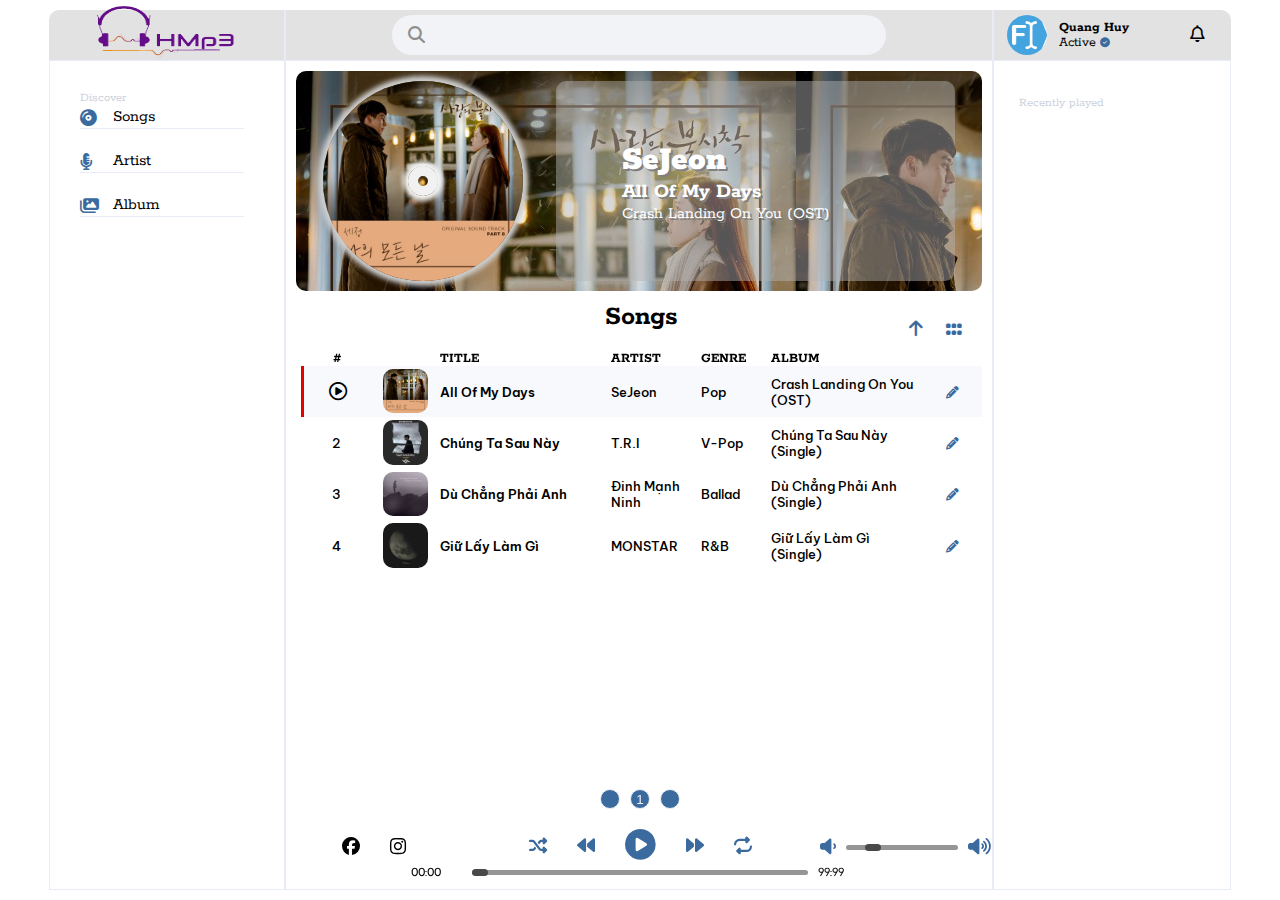
==== Mp3Player/index.html @ e36ca45a "Fixed page render" ====
<!DOCTYPE html>
<html lang="en">

<head>
    <meta charset="UTF-8" />
    <meta http-equiv="X-UA-Compatible" content="IE=edge" />
    <meta name="viewport" content="width=device-width, initial-scale=1.0" />
    <title>Mp3 PLayer</title>
    <link rel="stylesheet" href="/Mp3Player/asset/css/style.css" />
    <!-- Animations -->
    <link rel="stylesheet" href="/Mp3Player/asset/css/animations.css" />
    <link rel="stylesheet" href="https://cdnjs.cloudflare.com/ajax/libs/font-awesome/6.2.0/css/all.min.css" />
</head>

<body>
    <div class="site-container">
        <header class="site-header mlr-a">
            <div class="logo bl-cen bd-r">
                <img src="/Mp3Player/asset/img/logo.png" alt="HMp3" class="logo-cent" />
            </div>
            <div class="header-mid bl-cen bd-r">
                <div class="search bl-cen">
                    <div class="search-icon bl-cen">
                        <i class="fa-solid fa-magnifying-glass bl-cen light inc"></i>
                    </div>
                    <input class="search-input" oninput="logger(this.value)" type="search" />
                </div>
            </div>
            <div class="rheader bl-cen">
                <div class="avt">
                    <img src="/Mp3Player/asset/img/avt.jpg" alt="" />
                </div>
                <div class="user">
                    <h4 class="name">Quang Huy</h4>
                    <span>Active</span>
                    <span><i class="fa-solid fa-circle-check tick"></i
                        ></span>
                </div>
                <div class="notif">
                    <i class="fa-regular fa-bell inc"></i>
                </div>
            </div>
        </header>
        <div class="site-content mlr-a">
            <div class="lside bd-r">
                <div class="side-nav">
                    <ul style="list-style-type: none" class="side-items bl-cen">
                        <p class="syl">Discover</p>
                        <li class="lside-item row">
                            <span class="lside-icn"><i class="inc fa-solid fa-compact-disc"></i
                                ></span>
                            <p>Songs</p>
                        </li>
                        <li class="lside-item row">
                            <span class="lside-icn"><i
                                        class="inc fa-solid fa-microphone-lines"
                                    ></i
                                ></span>
                            <p>Artist</p>
                        </li>
                        <li class="lside-item row">
                            <span class="lside-icn"><i
                                        class="fa-regular fa-album-collection"
                                    ></i
                                    ><i class="inc fa-solid fa-images"></i
                                ></span>
                            <p>Album</p>
                        </li>
                    </ul>
                </div>
                <div class="config"></div>
            </div>
            <div class="main bd-r">
                <div class="player bl-cen">
                    <div class="player-container"></div>
                </div>
                <div class="bl-cen" style="padding: 0px 10px 10px 10px">
                    <div class="playlist">
                        <p class="section tsection">
                            Songs
                            <span>
                                    <label
                                        for="viewRange"
                                        class="view-range hov-z"
                                        ><i class="fa-solid fa-arrow-up"></i
                                    ></label>
                                    <input
                                        hidden
                                        type="checkbox"
                                        id="viewRange"
                                /></span>
                            <i class="fa-solid fa-grip view hov-z"></i>
                        </p>
                        <table class="list">
                            <thead class="thead">
                                <tr>
                                    <th class="pointer" id="ID" style="
                                                width: 10%;
                                                text-align: center;
                                            ">
                                        #
                                    </th>
                                    <th class="pointer" style="width: 10%"></th>
                                    <th class="pointer" id="title" style="width: 25%">
                                        TITLE
                                    </th>
                                    <th style="width: 90px" class="pointer" id="artist">
                                        ARTIST
                                    </th>
                                    <th style="width: 70px" class="pointer" id="artist">
                                        GENRE
                                    </th>
                                    <th class="pointer" id="ablum">
                                        ALBUM
                                    </th>
                                    <th class="pointer" style="width: 10%"></th>
                                </tr>
                            </thead>
                            <tbody class="list-body"></tbody>
                        </table>
                        <div class="page-nav bl-cen" style="vertical-align: middle">
                            <span class="hov-z page-nav-btn bl-cen prev-page"><i class="fa-solid fa-less-than"></i
                                ></span>

                            <input type="text" value="1" class="page-num page-nav-btn" />
                            <span class="hov-z page-nav-btn bl-cen next-page"><i class="fa-solid fa-greater-than"></i
                                ></span>
                        </div>
                        <div class="grid hidden"></div>
                    </div>
                </div>
            </div>
            <div class="rside">
                <div class="rect">
                    <table class="rect-list">
                        <caption class="syl" style="text-align: left; margin: 5px 0">
                            Recently played
                        </caption>
                        <tbody class="rect-played"></tbody>
                    </table>
                </div>
                <div class="author"></div>
            </div>
        </div>
        <div class="playing-control bl-cen">
            <div class="top-control">
                <div class="share bl-cen">
                    <div class="share-items bl-cen">
                        <i class="fa-brands fa-facebook ctl-icn"></i>
                        <i class="fa-brands fa-instagram ctl-icn"></i>
                    </div>
                </div>
                <div class="controlers bl-cen">
                    <div class="suffle ctl-icn">
                        <i class="fa-solid fa-shuffle"></i>
                    </div>
                    <div class="prev ctl-icn">
                        <i class="fa-solid fa-backward"></i>
                    </div>
                    <div class="play pause ctl-icn">
                        <i class="fa-solid fa-circle-play"></i>
                    </div>
                    <div class="next ctl-icn">
                        <i class="fa-solid fa-forward"></i>
                    </div>
                    <div class="repeat ctl-icn">
                        <i class="fa-solid fa-repeat"></i>
                    </div>
                </div>
                <div class="volume bl-cen">
                    <div class="volume-ctl bl-cen">
                        <i class="fa-solid fa-volume-low ctl-icn down-vol"></i>
                        <input class="volume-slider" style="height: 5px; width: 65%; margin: 0 10px" type="range" min="0" max="1" step="0.01" />
                        <i class="fa-solid fa-volume-high ctl-icn up-vol"></i>
                    </div>
                </div>
            </div>
            <div class="slider-con bl-cen" style="width: 100%">
                <div class="slider bl-cen">
                    <span class="curr" style="width: 15%">00:00</span>
                    <input class="progress" type="range" name="" value="0" min="1" max="100" step="1" style="width: 100%; margin: 0 10px; height: 5px" />
                    <span class="rem" style="width: 15%">99:99</span>
                </div>
            </div>
        </div>
    </div>
    <audio class="audio" preload="metadata" src=""></audio>
    <div class="modal hidden"></div>

    <div class="modal-form">
        <div class="close-modal">
            <i class="fa-regular fa-circle-xmark"></i>
        </div>
        <form action="" class="form">
            <div class="left">
                <div class="form-image"></div>
            </div>
            <div class="right">
                <div class="r-container bl-cen">
                    <div class="input-item bl-cen">
                        <label for="title" class="heading">TITLE</label>

                        <input type="text" class="edit-input" id="formTitle" />
                    </div>
                    <div class="bl-cen form-mid">
                        <div style="width: 59%" class="input-item">
                            <label for="artist" class="heading">ARTIST</label
                                >
                                <input
                                    type="text"
                                    class="edit-input"
                                    id="formArtist"
                                />
                            </div>
                            <div
                                style="width: 40%; margin-top: 0"
                                class="input-item"
                            >
                                <label for="artist" class="heading"
                                    >GENRE</label
                                >
                                <input
                                    type="text"
                                    class="edit-input"
                                    id="formGenre"
                                />
                            </div>
                        </div>
                        <div class="input-item bl-cen">
                            <label for="album" class="heading">ALBUM</label>
                            <input type="text" class="edit-input" id="formAlbum" />
                        </div>
                        <div class="input-item bl-cen" style="
                                display: flex;
                                flex-direction: row;
                                justify-content: space-between;
                            ">
                            <button class="edit-input form-submit btn">
                                Save</button
                            ><button class="edit-input form-cancel btn">
                                Cancel
                            </button>
                            <button class="edit-input form-del btn">
                                Delete
                            </button>
                        </div>
                    </div>
                </div>
        </form>
        </div>
</body>
<script src="/Mp3Player/app.js"></script>

</html>
---- Mp3Player/asset/css/style.css ----
@import url("https://fonts.googleapis.com/css2?family=Rokkitt:wght@300;400;500;600;700;800&display=swap");
@import url("https://fonts.googleapis.com/css2?family=Be+Vietnam+Pro:wght@300;400;500;600&display=swap");
* {
    padding: 0;
    margin: 0;
    box-sizing: border-box;
}

:root {
    font-size: 14px;
    font-family: "Rokkitt", serif;
    transition: 0.3s linear;
}


/* ----global---- */

.mlr-a {
    margin-left: auto;
    margin-right: auto;
}

.bl-cen {
    display: flex;
    justify-content: center;
    align-items: center;
}

.light {
    color: #8f8f8f !important;
}

.white {
    color: white !important;
}

.inc {
    font-size: 1.2rem;
}

.bd-r {
    border-right: 2px solid #e8ecf4;
}

.row {
    display: flex;
    flex-direction: row;
}

.tsection {
    text-align: center;
    font-size: 2rem;
    font-weight: bold;
    margin: 5px 0;
}

.sub {
    font-size: 0.8rem;
    font-weight: normal;
    color: #949596;
}

.prim {
    font-weight: 600;
}

.ml-10 {
    margin-left: 10;
}

.hidden {
    display: none !important;
}

.playing {
    background-color: #f7f9fc;
    border-left: 3px solid #e60000;
}

.pointer {
    cursor: pointer;
}

.hov-z:hover {
    transform: scale(1.3);
    cursor: pointer;
    transition: all 0.2s linear;
}

.hov-z:active {
    opacity: 0.7;
}

.ctl-icn:hover {
    transform: scale(1.3);
    transition: all 0.2s linear;
    color: #60adf5;
    background-color: transparent;
}

.ctl-icn:active {
    opacity: 0.7;
}

.active {
    color: #eb5151;
}


/* scroll bar */

::-webkit-scrollbar {
    width: 5px;
    height: 5px;
    display: none;
    opacity: 0.5;
}

::-webkit-scrollbar-track {
    box-shadow: inset 0 0 5px grey;
    border-radius: 10px;
    opacity: 0.5;
    display: none;
}

::-webkit-scrollbar-thumb {
    border-radius: 10px;
    opacity: 0.3;
    width: 10px;
    cursor: pointer;
}


/* ------Overal------ */

.site-container {
    width: 100%;
    display: flex;
    flex-direction: column;
    height: 100vh;
    padding: 10px 5px;
}

.site-header {
    display: flex;
    width: 93%;
    height: 50px;
    vertical-align: top;
    justify-content: space-between;
    background-color: rgb(226, 226, 226);
    border-radius: 10px 10px 0 0;
}

.site-content {
    border: 1px solid #e8ecf4;
    height: 100%;
    width: 93%;
    justify-content: space-between;
    display: flex;
    flex-direction: row;
}

.lside,
.rside {
    width: 20%;
}

.logo,
.rheader {
    display: flex;
    width: 20%;
}

.logo-cent {
    width: 90%;
    height: 90px;
}

.main {
    width: 60%;
}

.header-mid {
    width: 60%;
}


/* -----Site-header------- */

.search {
    width: 70%;
    height: 80%;
    border-radius: 50px;
    background-color: #f2f3f7;
}

.search-input {
    width: 90%;
    height: 100%;
    border: none;
    background-color: transparent;
    font-size: 1.2rem;
}

.search-input::-webkit-search-cancel-button {
    position: relative;
    right: 20px;
    height: 20px;
    width: 20px;
    border-radius: 10px;
}

.search-icon {
    width: 40px;
    height: 25px;
}

.search-input:focus {
    outline: none;
}

.rheader {
    justify-content: space-evenly;
}

.avt {
    width: 40px;
    height: 40px;
    border-radius: 50%;
    overflow: hidden;
}

.avt>img {
    width: 100%;
    height: 100%;
    object-fit: contain;
}

.user {
    width: 50%;
}

.tick {
    color: rgba(27, 155, 27, 0.918);
    font-size: 0.7rem;
}

.notif {
    width: 10%;
    margin-right: 2%;
}


/* --------Left side------- */

.lside {
    padding: 30px 0 0 30px;
}

.syl {
    color: #cbd1dc;
    font-size: 0.9rem;
    align-self: start;
    margin-bottom: 5px;
}

.side-items {
    display: flex;
    flex-direction: column;
    justify-content: space-between;
}

.lside-item {
    cursor: pointer;
    width: 80%;
    align-self: flex-start;
    line-height: 100%;
    border-bottom: 1px solid #e8ecf4;
}

.lside-item+.lside-item {
    margin-top: 25px;
}

.lside-icn {
    width: 40px;
}

.lside-icn~p {
    width: 100%;
    font-size: 1.2rem;
}


/* ----Main----- */

.main {
    height: 100%;
}

.player {
    padding: 10px;
}

.player-container {
    border-radius: 10px;
    width: 100%;
    display: flex;
    padding: 10px;
    flex-direction: row;
    justify-content: space-around;
    background: rgb(235, 235, 235);
}

.playing-img-con {
    position: relative;
    min-width: 200px;
    min-height: 200px;
    border-radius: 50%;
    box-shadow: 0 0 5px 5px rgb(206, 206, 206);
}

.cd-inside {
    position: absolute;
    top: 50%;
    left: 50%;
    transform: translate(-50%, -50%);
    background-color: #fff;
    width: 30px;
    height: 30px;
    border-radius: 50%;
    background-color: transparent;
    border: 10px solid #f1f1f1;
    box-shadow: 0 0 5px 5px whitesmoke;
}

.playing-det {
    background-color: #b3b3b379;
    border-radius: 10px;
    width: 60%;
    padding-left: 10%;
}

.playing-detl {
    color: #ffffff;
    text-shadow: 2px 2px #808080;
    width: 100%;
    flex-direction: column;
}

.player p {
    width: 100%;
}

.playing-artist {
    font-size: 2.5rem;
    font-weight: 900;
}

.playing-ttl {
    font-weight: 700;
    font-size: 1.5rem;
}

.playing-alb {
    margin-top: 0 !important;
    font-size: 1.2rem;
}


/*----Playlist----- */

.playlist {
    position: relative;
    width: 100%;
    border-radius: 10px;
    overflow: scroll;
    scroll-snap-type: x mandatory;
    scroll-padding: 24px;
    background-color: #fff;
}

.tsection {
    background-color: #fff;
    position: sticky;
    height: 50px;
    top: 0;
    left: 0;
    right: 0;
    margin: 0;
    margin-left: 5px;
}

.view-range {
    position: absolute;
    width: 44px;
    right: 44px;
    top: 19px;
    font-size: large;
    cursor: pointer;
}

.view {
    position: absolute;
    top: 20px;
    right: 20px;
    font-size: large;
    cursor: pointer;
    color: #e60000;
}

thead {
    background-color: #fff;
    position: sticky;
    top: 50px;
}

.view-range {}

.view-range:hover::-webkit-scrollbar-thumb,
.playlist:hover::-webkit-scrollbar-thumb,
.grid:hover::-webkit-scrollbar-thumb {
    background: rgba(75, 75, 75, 0.315);
    opacity: 0.5;
    display: block;
}

.song {
    scroll-snap-align: start;
}

.song:hover {
    background-color: #e8ecf4;
}


/* List */

table,
table tr {
    width: 100%;
    text-align: left;
    border-collapse: collapse;
    margin-left: 5px;
}

.playlist tr>td:first-child,
.playlist tr>td:last-child {
    text-align: center;
}

.playlist td>img {
    width: 65%;
    border-radius: 10px;
}

table td {
    margin: 3px 0;
    font-family: "Be Vietnam Pro", sans-serif;
    font-weight: 500;
    font-size: 0.9rem;
}

.page-nav {
    margin-top: 10px;
    position: fixed;
    bottom: 81px;
    left: 50%;
    transform: translate(-50%, -50%);
}

.page-nav-btn {
    border: 1px solid #f1f1f1;
    color: #f1f1f1;
    background-color: #3b6b9e;
    border-radius: 50%;
    height: 20px;
    width: 20px;
    line-height: 100%;
    text-align: center;
    margin: 0 5px;
}


/* ----Grid playlist----- */

.grid {
    display: flex;
    padding: 20px;
    width: 100%;
    overflow-x: scroll;
    scroll-snap-type: x unset;
    background-color: #60adf5;
    border-radius: 10px;
    gap: 10px;
}

.song-card {
    position: relative;
    cursor: pointer;
    flex-grow: 0;
    flex-shrink: 0;
    background-color: #fff;
    padding: 5px;
    width: 157px;
    border-radius: 10px;
    scroll-snap-align: center;
}

.current {
    box-shadow: 0 0 10px 10px snow;
}

.float-play {
    display: none;
    position: absolute;
    top: 5px;
    left: 0px;
    width: 100%;
    height: 147px;
}

.float-play>i {
    font-size: 3rem;
    color: rgb(158, 158, 158);
    position: absolute;
    top: 50%;
    left: 50%;
    transform: translate(-50%, -50%);
}

.song-img {
    border-radius: 10px;
    width: 100%;
    height: 147px;
}

.song-card:hover {
    transform: scale(1.2);
    transition: all 0.2s linear;
}

.song-card:hover>.float-play {
    display: block;
}

.song-title {
    font-weight: 600;
    font-size: 1.2rem;
}


/* Controller */

.playing-control {
    position: fixed;
    bottom: 10px;
    left: 50%;
    transform: translate(-50%);
    width: 55%;
    height: 90px;
    display: flex;
    flex-direction: column;
}

.top-control {
    display: flex;
    height: 60%;
    width: 100%;
}

.slider {
    display: flex;
    width: 65%;
    height: 40%;
}

.progress,
.volume-slider {
    -webkit-appearance: none;
    height: 5px;
    background-color: #949596;
    border-radius: 10px;
}

.progress::-webkit-slider-thumb,
.view-range::-webkit-slider-thumb,
.volume-slider::-webkit-slider-thumb {
    -webkit-appearance: none;
    appearance: none;
    width: 16px;
    height: 7px;
    border-radius: 10px;
    background: #494949;
    cursor: pointer;
}

.progress:hover::-webkit-slider-thumb,
.volume-slider:hover::-webkit-slider-thumb {
    width: 20px;
    height: 11px;
    background-color: #cbd1dc;
    transition: linear 0.2s;
}

.share {
    padding-top: 20px;
    width: 27%;
}

.controlers {
    padding-top: 20px;
    display: flex;
    height: 100%;
    width: 56%;
}

.ctl-icn {
    font-size: 1.3rem;
    cursor: pointer;
}

.ctl-icn+.ctl-icn {
    margin-left: 30px;
}

.play,
.pause {
    font-size: 2.2rem;
}

.volume {
    padding-top: 20px;
    width: 27%;
}


/* right side */

.rside {
    padding: 30px 10px 0 20px;
}


/* recent list */

.rect-list td:first-child {
    width: 30%;
}

.rect-list td img {
    width: 60%;
    border-radius: 0;
}


/* ---------modal------ */

.modal {
    background-size: 100% 100%;
    position: fixed;
    top: 0;
    left: 0;
    width: 100%;
    height: 100%;
    background-color: #49494954;
}

.close-modal {
    width: 20px;
    height: 20px;
    position: absolute;
    right: 10px;
    top: 10px;
    font-size: 1.5rem;
    color: rgb(255, 81, 0);
    cursor: pointer;
}

.close-modal:hover {
    transform: scale(1.3);
}

.modal-form {
    box-shadow: 0 0 10px #ffffff;
    background-image: url(/Mp3Player/asset/img/modal.jpg);
    padding: 10px;
    border-radius: 10px;
    background-color: #fff;
    width: 490px;
    height: 300px;
    position: fixed;
    top: -22%;
    left: 50%;
    transform: translate(-50%, -50%);
    transition: all 0.5s;
}

form {
    height: 100%;
    display: flex;
}

.left {
    position: relative;
    align-items: center;
    display: flex;
    width: 30%;
    height: 100%;
}

form .right {
    align-self: center;
    display: flex;
    position: relative;
    width: 80%;
    height: 250px;
    justify-content: center;
}

.left .form-image {
    width: 250px;
    height: 250px;
    background-color: #f89ee2;
    border-radius: 50%;
    position: absolute;
    right: 15px;
    box-shadow: 0 0 10px 10px #ffffff;
}

.r-container {
    flex-direction: column;
    width: 100%;
}

.input-item {
    width: 100%;
    flex-direction: column;
}

.input-item+.input-item {
    margin-top: 10px;
}

.input-item .heading {
    text-shadow: 2px 2px rgb(255, 255, 255);
    align-self: start;
    font-size: 1.4rem;
    font-weight: 900;
    width: 100%;
}

.edit-input {
    padding: 0 5px;
    border-radius: 10px;
    outline: rgb(255, 55, 88);
    border: 1px solid pink;
    font-size: 1.1rem;
    font-weight: 700;
    background-color: #f9bbc880;
    height: 35px;
    width: 100%;
}

.form-submit,
.form-cancel,
.form-del {
    width: 30%;
    cursor: pointer;
}

.form-mid {
    justify-content: space-between;
    align-items: center;
}

.input-item>input:hover,
.btn:hover {
    background-color: rgba(248, 152, 168, 0.904);
}

.fa-solid {
    color: #3b6b9e;
}

.fa-solid:hover {
    color: #2862a1;
}
---- Mp3Player/asset/css/animations.css ----
@keyframes spin {
    from {
        transform: rotate(0deg);
    }
    to {
        transform: rotate(360deg);
    }
}

@keyframes backRotate {
    to {
        transform: rotate(0deg);
    }
}
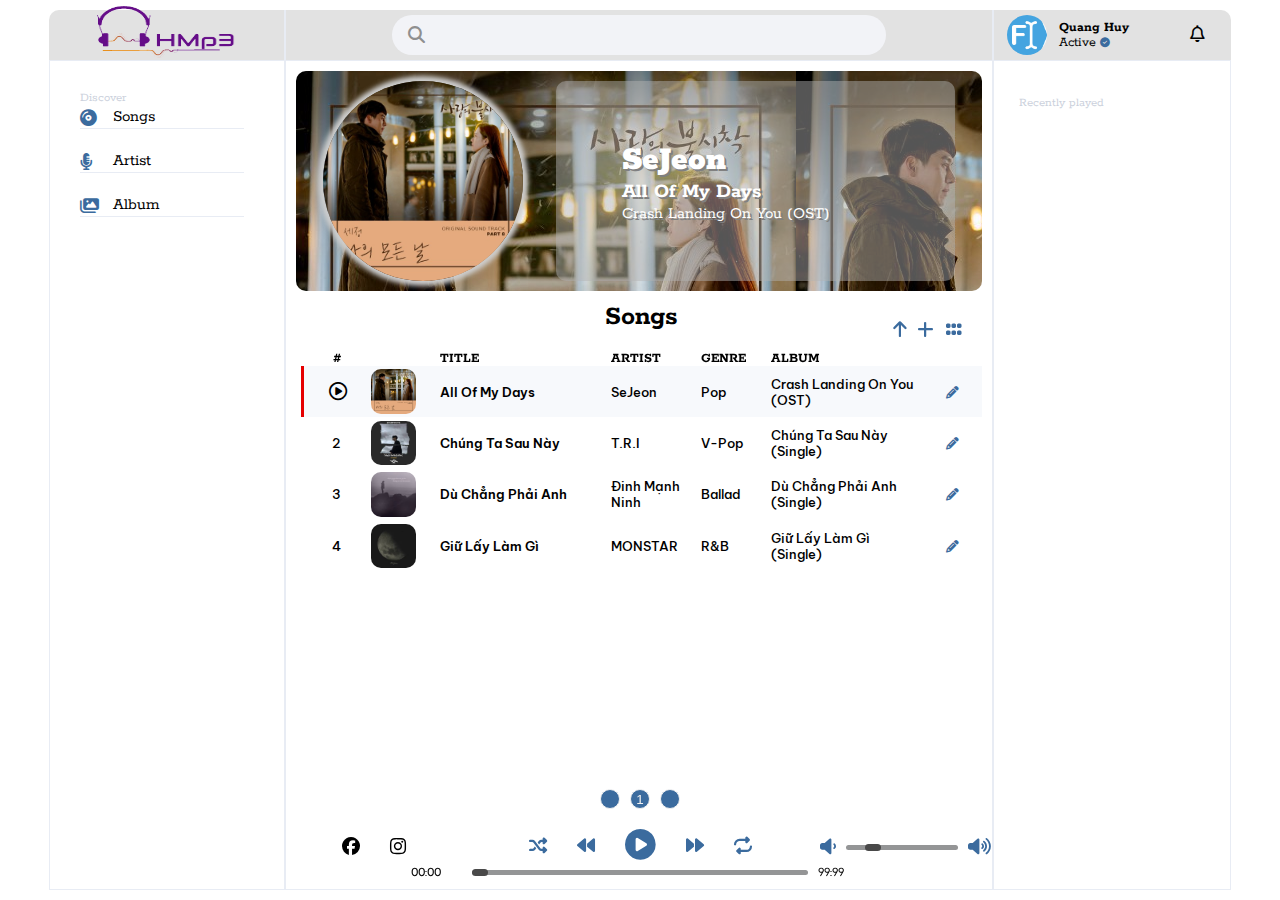
==== commit 3b2024bd: "Add edit and upload song" ====
--- a/Mp3Player/index.html
+++ b/Mp3Player/index.html
@@ -78,6 +78,15 @@
                     <div class="playlist">
                         <p class="section tsection">
                             Songs
+                            <span>
+                                    <div
+                                        id="add"
+                                        class="add view hov-z"
+                                        style="right: 48px"
+                                    >
+                                        <i class="fa-solid fa-plus"></i>
+                                    </div>
+                                </span>
                             <span>
                                     <label
                                         for="viewRange"
@@ -191,9 +200,43 @@
         <div class="close-modal">
             <i class="fa-regular fa-circle-xmark"></i>
         </div>
-        <form action="" class="form">
+        <form action="" class="form" onkeydown="return event.key != 'Enter'">
             <div class="left">
-                <div class="form-image"></div>
+                <label class="form-image bl-cen hov-z" id="formImage" for="fileInp">
+                        <div class="bl-cen img-submit">
+                            <label
+                                for="textInp"
+                                class="heading"
+                                style="width: auto; align-self: center"
+                            >
+                                THUMBNAIL:</label
+                            >
+                            <span>Enter Link:</span>
+                            <input
+                                id="textInp"
+                                class="edit-input"
+                                style="width: 60%"
+                                type="text"
+                                src=""
+                                alt=""
+                            />
+                            <span style="align-self: center; width: auto"
+                                >or:</span
+                            >
+                            <label
+                                for="fileInp"
+                                class="heading upload pointer hov-z"
+                                >Upload</label
+                            >
+                            <input
+                                id="fileInp"
+                                class="hidden"
+                                type="file"
+                                accept="image/*"
+                            />
+                        </div>
+                        <div class="cd-inside"></div>
+                    </label>
             </div>
             <div class="right">
                 <div class="r-container bl-cen">
@@ -226,29 +269,57 @@
                                 />
                             </div>
                         </div>
-                        <div class="input-item bl-cen">
-                            <label for="album" class="heading">ALBUM</label>
+                        <div class="bl-cen form-mid">
+                            <div class="input-item" style="width: 60%">
+                                <label for="album" class="heading">ALBUM</label>
                             <input type="text" class="edit-input" id="formAlbum" />
                         </div>
-                        <div class="input-item bl-cen" style="
+                        <div class="input-item" style="width: 39%; display: flex; margin-top: 0">
+                            <label for="mp3" class="heading">MP3</label>
+                            <label for="mp3" id="formMp3" class="edit-input btn pointer" style="
+                                        text-align: center;
+                                        line-height: 35px;
+                                        color: rgb(87, 87, 87);
+                                        height: 35px;
+                                    ">
+                                    Up load</label
+                                >
+                                <input
+                                    type="file"
+                                    id="mp3"
+                                    hidden
+                                    class="edit-input"
+                                    accept="audio/*"
+                                />
+                            </div>
+                        </div>
+                        <div
+                            class="input-item bl-cen"
+                            style="
                                 display: flex;
                                 flex-direction: row;
                                 justify-content: space-between;
-                            ">
+                            "
+                        >
                             <button class="edit-input form-submit btn">
                                 Save</button
-                            ><button class="edit-input form-cancel btn">
+                            ><button
+                                class="edit-input form-cancel btn"
+                                type="reset"
+                            >
                                 Cancel
                             </button>
-                            <button class="edit-input form-del btn">
+                            <button
+                                id="delBtn"
+                                class="edit-input form-del btn hidden"
+                            >
                                 Delete
                             </button>
                         </div>
                     </div>
                 </div>
-        </form>
+            </form>
         </div>
-</body>
-<script src="/Mp3Player/app.js"></script>
-
+    </body>
+    <script src="/Mp3Player/app.js"></script>
 </html>--- a/Mp3Player/asset/css/style.css
+++ b/Mp3Player/asset/css/style.css
@@ -320,7 +320,7 @@
     box-shadow: 0 0 5px 5px rgb(206, 206, 206);
 }
 
-.cd-inside {
+<i class="fa-solid fa-arrow-up"></i> {
     position: absolute;
     top: 50%;
     left: 50%;
@@ -393,9 +393,8 @@
 
 .view-range {
     position: absolute;
-    width: 44px;
-    right: 44px;
-    top: 19px;
+    right: 75px;
+    top: 20px;
     font-size: large;
     cursor: pointer;
 }
@@ -442,6 +441,7 @@
     text-align: left;
     border-collapse: collapse;
     margin-left: 5px;
+    justify-content: center;
 }
 
 .playlist tr>td:first-child,
@@ -728,6 +728,17 @@
     box-shadow: 0 0 10px 10px #ffffff;
 }
 
+.img-submit {
+    width: 80%;
+    flex-direction: column;
+    background-color: rgba(255, 255, 255, 0.514);
+    border-radius: 10px;
+}
+
+#textInp:focus {
+    width: 100%;
+}
+
 .r-container {
     flex-direction: column;
     width: 100%;
@@ -742,12 +753,23 @@
     margin-top: 10px;
 }
 
-.input-item .heading {
+.heading {
     text-shadow: 2px 2px rgb(255, 255, 255);
     align-self: start;
     font-size: 1.4rem;
     font-weight: 900;
     width: 100%;
+}
+
+.upload {
+    align-self: center;
+    text-align: center;
+    line-height: 35px;
+    width: 110px;
+    height: 35px;
+    border: 3px solid #ff3ce5;
+    border-radius: 10px;
+    font-size: 1.5rem;
 }
 
 .edit-input {
@@ -762,6 +784,10 @@
     width: 100%;
 }
 
+.r-container>div+div {
+    margin-top: 10px;
+}
+
 .form-submit,
 .form-cancel,
 .form-del {
@@ -774,7 +800,7 @@
     align-items: center;
 }
 
-.input-item>input:hover,
+.edit-input:hover,
 .btn:hover {
     background-color: rgba(248, 152, 168, 0.904);
 }
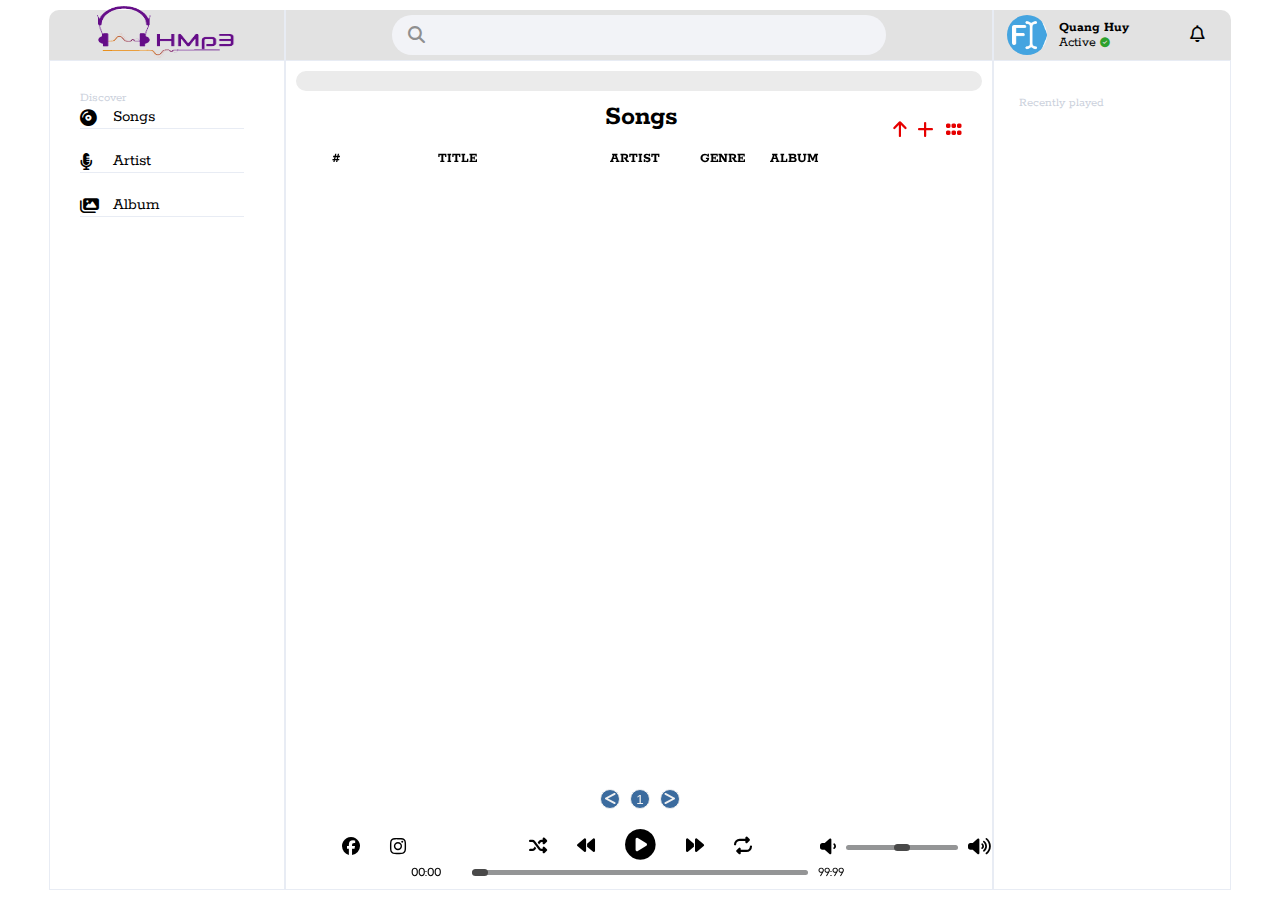
==== commit 703f7a97: "Fixed page change when suffle" ====
--- a/Mp3Player/index.html
+++ b/Mp3Player/index.html
@@ -81,7 +81,7 @@
                             <span>
                                     <div
                                         id="add"
-                                        class="add view hov-z"
+                                        class="add hov-z"
                                         style="right: 48px"
                                     >
                                         <i class="fa-solid fa-plus"></i>
--- a/Mp3Player/asset/css/style.css
+++ b/Mp3Player/asset/css/style.css
@@ -103,7 +103,7 @@
 }
 
 .active {
-    color: #eb5151;
+    color: #eb5151 !important;
 }
 
 
@@ -397,6 +397,16 @@
     top: 20px;
     font-size: large;
     cursor: pointer;
+    color: #e60000;
+}
+
+.add {
+    position: absolute;
+    top: 20px;
+    right: 20px;
+    font-size: large;
+    cursor: pointer;
+    color: #e60000;
 }
 
 .view {
@@ -805,10 +815,6 @@
     background-color: rgba(248, 152, 168, 0.904);
 }
 
-.fa-solid {
-    color: #3b6b9e;
-}
-
 .fa-solid:hover {
     color: #2862a1;
 }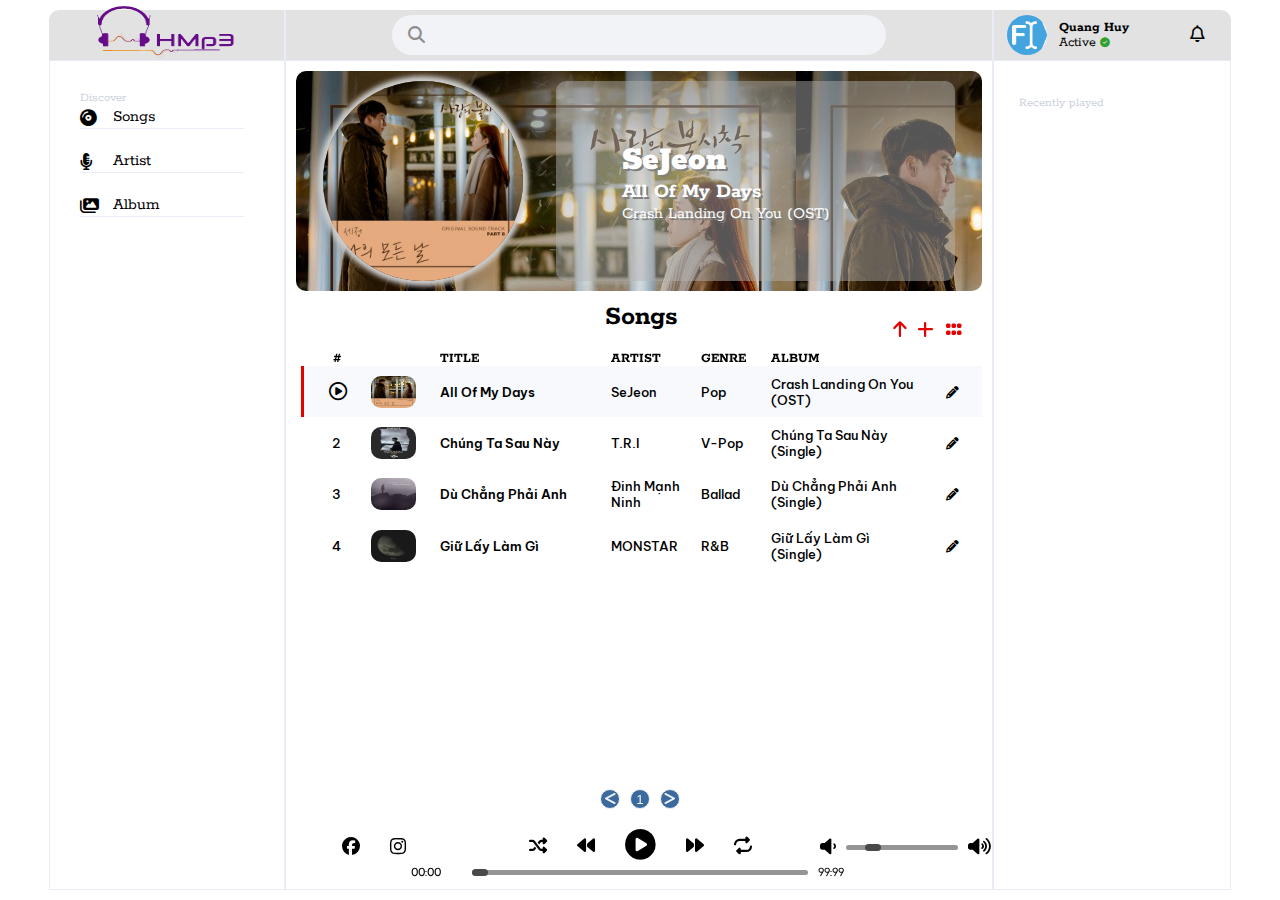
==== commit 3c5adfdf: "Refactoring" ====
--- a/Mp3Player/index.html
+++ b/Mp3Player/index.html
@@ -1,84 +1,103 @@
 <!DOCTYPE html>
 <html lang="en">
+    <head>
+        <meta charset="UTF-8" />
+        <meta http-equiv="X-UA-Compatible" content="IE=edge" />
+        <meta name="viewport" content="width=device-width, initial-scale=1.0" />
+        <title>Mp3 PLayer</title>
+        <link rel="stylesheet" href="/Mp3Player/asset/css/style.css" />
+        <!-- Animations -->
+        <link rel="stylesheet" href="/Mp3Player/asset/css/animations.css" />
+        <link
+            rel="stylesheet"
+            href="https://cdnjs.cloudflare.com/ajax/libs/font-awesome/6.2.0/css/all.min.css"
+        />
+    </head>
 
-<head>
-    <meta charset="UTF-8" />
-    <meta http-equiv="X-UA-Compatible" content="IE=edge" />
-    <meta name="viewport" content="width=device-width, initial-scale=1.0" />
-    <title>Mp3 PLayer</title>
-    <link rel="stylesheet" href="/Mp3Player/asset/css/style.css" />
-    <!-- Animations -->
-    <link rel="stylesheet" href="/Mp3Player/asset/css/animations.css" />
-    <link rel="stylesheet" href="https://cdnjs.cloudflare.com/ajax/libs/font-awesome/6.2.0/css/all.min.css" />
-</head>
-
-<body>
-    <div class="site-container">
-        <header class="site-header mlr-a">
-            <div class="logo bl-cen bd-r">
-                <img src="/Mp3Player/asset/img/logo.png" alt="HMp3" class="logo-cent" />
-            </div>
-            <div class="header-mid bl-cen bd-r">
-                <div class="search bl-cen">
-                    <div class="search-icon bl-cen">
-                        <i class="fa-solid fa-magnifying-glass bl-cen light inc"></i>
-                    </div>
-                    <input class="search-input" oninput="logger(this.value)" type="search" />
-                </div>
-            </div>
-            <div class="rheader bl-cen">
-                <div class="avt">
-                    <img src="/Mp3Player/asset/img/avt.jpg" alt="" />
-                </div>
-                <div class="user">
-                    <h4 class="name">Quang Huy</h4>
-                    <span>Active</span>
-                    <span><i class="fa-solid fa-circle-check tick"></i
+    <body>
+        <div class="site-container">
+            <header class="site-header mlr-a">
+                <div class="logo bl-cen bd-r">
+                    <img
+                        src="/Mp3Player/asset/img/logo.png"
+                        alt="HMp3"
+                        class="logo-cent"
+                    />
+                </div>
+                <div class="header-mid bl-cen bd-r">
+                    <div class="search bl-cen">
+                        <div class="search-icon bl-cen">
+                            <i
+                                class="fa-solid fa-magnifying-glass bl-cen light inc"
+                            ></i>
+                        </div>
+                        <input
+                            class="search-input"
+                            oninput="logger(this.value)"
+                            type="search"
+                        />
+                    </div>
+                </div>
+                <div class="rheader bl-cen">
+                    <div class="avt">
+                        <img src="/Mp3Player/asset/img/avt.jpg" alt="" />
+                    </div>
+                    <div class="user">
+                        <h4 class="name">Quang Huy</h4>
+                        <span>Active</span>
+                        <span
+                            ><i class="fa-solid fa-circle-check tick"></i
                         ></span>
-                </div>
-                <div class="notif">
-                    <i class="fa-regular fa-bell inc"></i>
-                </div>
-            </div>
-        </header>
-        <div class="site-content mlr-a">
-            <div class="lside bd-r">
-                <div class="side-nav">
-                    <ul style="list-style-type: none" class="side-items bl-cen">
-                        <p class="syl">Discover</p>
-                        <li class="lside-item row">
-                            <span class="lside-icn"><i class="inc fa-solid fa-compact-disc"></i
+                    </div>
+                    <div class="notif">
+                        <i class="fa-regular fa-bell inc"></i>
+                    </div>
+                </div>
+            </header>
+            <div class="site-content mlr-a">
+                <div class="lside bd-r">
+                    <div class="side-nav">
+                        <ul
+                            style="list-style-type: none"
+                            class="side-items bl-cen"
+                        >
+                            <p class="syl">Discover</p>
+                            <li class="lside-item row">
+                                <span class="lside-icn"
+                                    ><i class="inc fa-solid fa-compact-disc"></i
                                 ></span>
-                            <p>Songs</p>
-                        </li>
-                        <li class="lside-item row">
-                            <span class="lside-icn"><i
+                                <p>Songs</p>
+                            </li>
+                            <li class="lside-item row">
+                                <span class="lside-icn"
+                                    ><i
                                         class="inc fa-solid fa-microphone-lines"
                                     ></i
                                 ></span>
-                            <p>Artist</p>
-                        </li>
-                        <li class="lside-item row">
-                            <span class="lside-icn"><i
+                                <p>Artist</p>
+                            </li>
+                            <li class="lside-item row">
+                                <span class="lside-icn"
+                                    ><i
                                         class="fa-regular fa-album-collection"
                                     ></i
                                     ><i class="inc fa-solid fa-images"></i
                                 ></span>
-                            <p>Album</p>
-                        </li>
-                    </ul>
-                </div>
-                <div class="config"></div>
-            </div>
-            <div class="main bd-r">
-                <div class="player bl-cen">
-                    <div class="player-container"></div>
-                </div>
-                <div class="bl-cen" style="padding: 0px 10px 10px 10px">
-                    <div class="playlist">
-                        <p class="section tsection">
-                            Songs
-                            <span>
+                                <p>Album</p>
+                            </li>
+                        </ul>
+                    </div>
+                    <div class="config"></div>
+                </div>
+                <div class="main bd-r">
+                    <div class="player bl-cen">
+                        <div class="player-container"></div>
+                    </div>
+                    <div class="bl-cen" style="padding: 0px 10px 10px 10px">
+                        <div class="playlist">
+                            <p class="section tsection">
+                                Songs
+                                <span>
                                     <div
                                         id="add"
                                         class="add hov-z"
@@ -87,7 +106,7 @@
                                         <i class="fa-solid fa-plus"></i>
                                     </div>
                                 </span>
-                            <span>
+                                <span>
                                     <label
                                         for="viewRange"
                                         class="view-range hov-z"
@@ -98,111 +117,174 @@
                                         type="checkbox"
                                         id="viewRange"
                                 /></span>
-                            <i class="fa-solid fa-grip view hov-z"></i>
-                        </p>
-                        <table class="list">
-                            <thead class="thead">
-                                <tr>
-                                    <th class="pointer" id="ID" style="
+                                <i class="fa-solid fa-grip view hov-z"></i>
+                            </p>
+                            <table class="list">
+                                <thead class="thead">
+                                    <tr>
+                                        <th
+                                            class="pointer"
+                                            id="ID"
+                                            style="
                                                 width: 10%;
                                                 text-align: center;
-                                            ">
-                                        #
-                                    </th>
-                                    <th class="pointer" style="width: 10%"></th>
-                                    <th class="pointer" id="title" style="width: 25%">
-                                        TITLE
-                                    </th>
-                                    <th style="width: 90px" class="pointer" id="artist">
-                                        ARTIST
-                                    </th>
-                                    <th style="width: 70px" class="pointer" id="artist">
-                                        GENRE
-                                    </th>
-                                    <th class="pointer" id="ablum">
-                                        ALBUM
-                                    </th>
-                                    <th class="pointer" style="width: 10%"></th>
-                                </tr>
-                            </thead>
-                            <tbody class="list-body"></tbody>
-                        </table>
-                        <div class="page-nav bl-cen" style="vertical-align: middle">
-                            <span class="hov-z page-nav-btn bl-cen prev-page"><i class="fa-solid fa-less-than"></i
+                                            "
+                                        >
+                                            #
+                                        </th>
+                                        <th
+                                            class="pointer"
+                                            style="width: 10%"
+                                        ></th>
+                                        <th
+                                            class="pointer"
+                                            id="title"
+                                            style="width: 25%"
+                                        >
+                                            TITLE
+                                        </th>
+                                        <th
+                                            style="width: 90px"
+                                            class="pointer"
+                                            id="artist"
+                                        >
+                                            ARTIST
+                                        </th>
+                                        <th
+                                            style="width: 70px"
+                                            class="pointer"
+                                            id="artist"
+                                        >
+                                            GENRE
+                                        </th>
+                                        <th class="pointer" id="ablum">
+                                            ALBUM
+                                        </th>
+                                        <th
+                                            class="pointer"
+                                            style="width: 10%"
+                                        ></th>
+                                    </tr>
+                                </thead>
+                                <tbody class="list-body"></tbody>
+                            </table>
+                            <div
+                                class="page-nav bl-cen"
+                                style="vertical-align: middle"
+                            >
+                                <span
+                                    class="hov-z page-nav-btn bl-cen prev-page"
+                                    ><i class="fa-solid fa-less-than"></i
                                 ></span>
 
-                            <input type="text" value="1" class="page-num page-nav-btn" />
-                            <span class="hov-z page-nav-btn bl-cen next-page"><i class="fa-solid fa-greater-than"></i
+                                <input
+                                    type="text"
+                                    value="1"
+                                    class="page-num page-nav-btn"
+                                />
+                                <span
+                                    class="hov-z page-nav-btn bl-cen next-page"
+                                    ><i class="fa-solid fa-greater-than"></i
                                 ></span>
-                        </div>
-                        <div class="grid hidden"></div>
-                    </div>
+                            </div>
+                            <div class="grid hidden"></div>
+                        </div>
+                    </div>
+                </div>
+                <div class="rside">
+                    <div class="rect">
+                        <table class="rect-list">
+                            <caption
+                                class="syl"
+                                style="text-align: left; margin: 5px 0"
+                            >
+                                Recently played
+                            </caption>
+                            <tbody class="rect-played"></tbody>
+                        </table>
+                    </div>
+                    <div class="author"></div>
                 </div>
             </div>
-            <div class="rside">
-                <div class="rect">
-                    <table class="rect-list">
-                        <caption class="syl" style="text-align: left; margin: 5px 0">
-                            Recently played
-                        </caption>
-                        <tbody class="rect-played"></tbody>
-                    </table>
-                </div>
-                <div class="author"></div>
+            <div class="playing-control bl-cen">
+                <div class="top-control">
+                    <div class="share bl-cen">
+                        <div class="share-items bl-cen">
+                            <i class="fa-brands fa-facebook ctl-icn"></i>
+                            <i class="fa-brands fa-instagram ctl-icn"></i>
+                        </div>
+                    </div>
+                    <div class="controlers bl-cen">
+                        <div class="suffle ctl-icn">
+                            <i class="fa-solid fa-shuffle"></i>
+                        </div>
+                        <div class="prev ctl-icn">
+                            <i class="fa-solid fa-backward"></i>
+                        </div>
+                        <div class="play pause ctl-icn">
+                            <i class="fa-solid fa-circle-play"></i>
+                        </div>
+                        <div class="next ctl-icn">
+                            <i class="fa-solid fa-forward"></i>
+                        </div>
+                        <div class="repeat ctl-icn">
+                            <i class="fa-solid fa-repeat"></i>
+                        </div>
+                    </div>
+                    <div class="volume bl-cen">
+                        <div class="volume-ctl bl-cen">
+                            <i
+                                class="fa-solid fa-volume-low ctl-icn down-vol"
+                            ></i>
+                            <input
+                                class="volume-slider"
+                                style="height: 5px; width: 65%; margin: 0 10px"
+                                type="range"
+                                min="0"
+                                max="1"
+                                step="0.01"
+                            />
+                            <i
+                                class="fa-solid fa-volume-high ctl-icn up-vol"
+                            ></i>
+                        </div>
+                    </div>
+                </div>
+                <div class="slider-con bl-cen" style="width: 100%">
+                    <div class="slider bl-cen">
+                        <span class="curr" style="width: 15%">00:00</span>
+                        <input
+                            class="progress"
+                            type="range"
+                            name=""
+                            value="0"
+                            min="1"
+                            max="100"
+                            step="1"
+                            style="width: 100%; margin: 0 10px; height: 5px"
+                        />
+                        <span class="rem" style="width: 15%">99:99</span>
+                    </div>
+                </div>
             </div>
         </div>
-        <div class="playing-control bl-cen">
-            <div class="top-control">
-                <div class="share bl-cen">
-                    <div class="share-items bl-cen">
-                        <i class="fa-brands fa-facebook ctl-icn"></i>
-                        <i class="fa-brands fa-instagram ctl-icn"></i>
-                    </div>
-                </div>
-                <div class="controlers bl-cen">
-                    <div class="suffle ctl-icn">
-                        <i class="fa-solid fa-shuffle"></i>
-                    </div>
-                    <div class="prev ctl-icn">
-                        <i class="fa-solid fa-backward"></i>
-                    </div>
-                    <div class="play pause ctl-icn">
-                        <i class="fa-solid fa-circle-play"></i>
-                    </div>
-                    <div class="next ctl-icn">
-                        <i class="fa-solid fa-forward"></i>
-                    </div>
-                    <div class="repeat ctl-icn">
-                        <i class="fa-solid fa-repeat"></i>
-                    </div>
-                </div>
-                <div class="volume bl-cen">
-                    <div class="volume-ctl bl-cen">
-                        <i class="fa-solid fa-volume-low ctl-icn down-vol"></i>
-                        <input class="volume-slider" style="height: 5px; width: 65%; margin: 0 10px" type="range" min="0" max="1" step="0.01" />
-                        <i class="fa-solid fa-volume-high ctl-icn up-vol"></i>
-                    </div>
-                </div>
+        <audio class="audio" preload="metadata" src=""></audio>
+        <div class="modal hidden"></div>
+        <div class="modal-form">
+            <div class="close-modal">
+                <i class="fa-regular fa-circle-xmark"></i>
             </div>
-            <div class="slider-con bl-cen" style="width: 100%">
-                <div class="slider bl-cen">
-                    <span class="curr" style="width: 15%">00:00</span>
-                    <input class="progress" type="range" name="" value="0" min="1" max="100" step="1" style="width: 100%; margin: 0 10px; height: 5px" />
-                    <span class="rem" style="width: 15%">99:99</span>
-                </div>
-            </div>
-        </div>
-    </div>
-    <audio class="audio" preload="metadata" src=""></audio>
-    <div class="modal hidden"></div>
-
-    <div class="modal-form">
-        <div class="close-modal">
-            <i class="fa-regular fa-circle-xmark"></i>
-        </div>
-        <form action="" class="form" onkeydown="return event.key != 'Enter'">
-            <div class="left">
-                <label class="form-image bl-cen hov-z" id="formImage" for="fileInp">
+            <form
+                action=""
+                class="form"
+                onkeydown="return event.key != 'Enter'"
+            >
+                <div class="left">
+                    <label
+                        class="form-image bl-cen hov-z"
+                        id="formImage"
+                        for="fileInp"
+                    >
                         <div class="bl-cen img-submit">
                             <label
                                 for="textInp"
@@ -237,17 +319,22 @@
                         </div>
                         <div class="cd-inside"></div>
                     </label>
-            </div>
-            <div class="right">
-                <div class="r-container bl-cen">
-                    <div class="input-item bl-cen">
-                        <label for="title" class="heading">TITLE</label>
+                </div>
+                <div class="right">
+                    <div class="r-container bl-cen">
+                        <div class="input-item bl-cen">
+                            <label for="title" class="heading">TITLE</label>
 
-                        <input type="text" class="edit-input" id="formTitle" />
-                    </div>
-                    <div class="bl-cen form-mid">
-                        <div style="width: 59%" class="input-item">
-                            <label for="artist" class="heading">ARTIST</label
+                            <input
+                                type="text"
+                                class="edit-input"
+                                id="formTitle"
+                            />
+                        </div>
+                        <div class="bl-cen form-mid">
+                            <div style="width: 59%" class="input-item">
+                                <label for="artist" class="heading"
+                                    >ARTIST</label
                                 >
                                 <input
                                     type="text"
@@ -272,16 +359,28 @@
                         <div class="bl-cen form-mid">
                             <div class="input-item" style="width: 60%">
                                 <label for="album" class="heading">ALBUM</label>
-                            <input type="text" class="edit-input" id="formAlbum" />
-                        </div>
-                        <div class="input-item" style="width: 39%; display: flex; margin-top: 0">
-                            <label for="mp3" class="heading">MP3</label>
-                            <label for="mp3" id="formMp3" class="edit-input btn pointer" style="
+                                <input
+                                    type="text"
+                                    class="edit-input"
+                                    id="formAlbum"
+                                />
+                            </div>
+                            <div
+                                class="input-item"
+                                style="width: 39%; display: flex; margin-top: 0"
+                            >
+                                <label for="mp3" class="heading">MP3</label>
+                                <label
+                                    for="mp3"
+                                    id="formMp3"
+                                    class="edit-input btn pointer"
+                                    style="
                                         text-align: center;
                                         line-height: 35px;
                                         color: rgb(87, 87, 87);
                                         height: 35px;
-                                    ">
+                                    "
+                                >
                                     Up load</label
                                 >
                                 <input
@@ -322,4 +421,4 @@
         </div>
     </body>
     <script src="/Mp3Player/app.js"></script>
-</html>+</html>
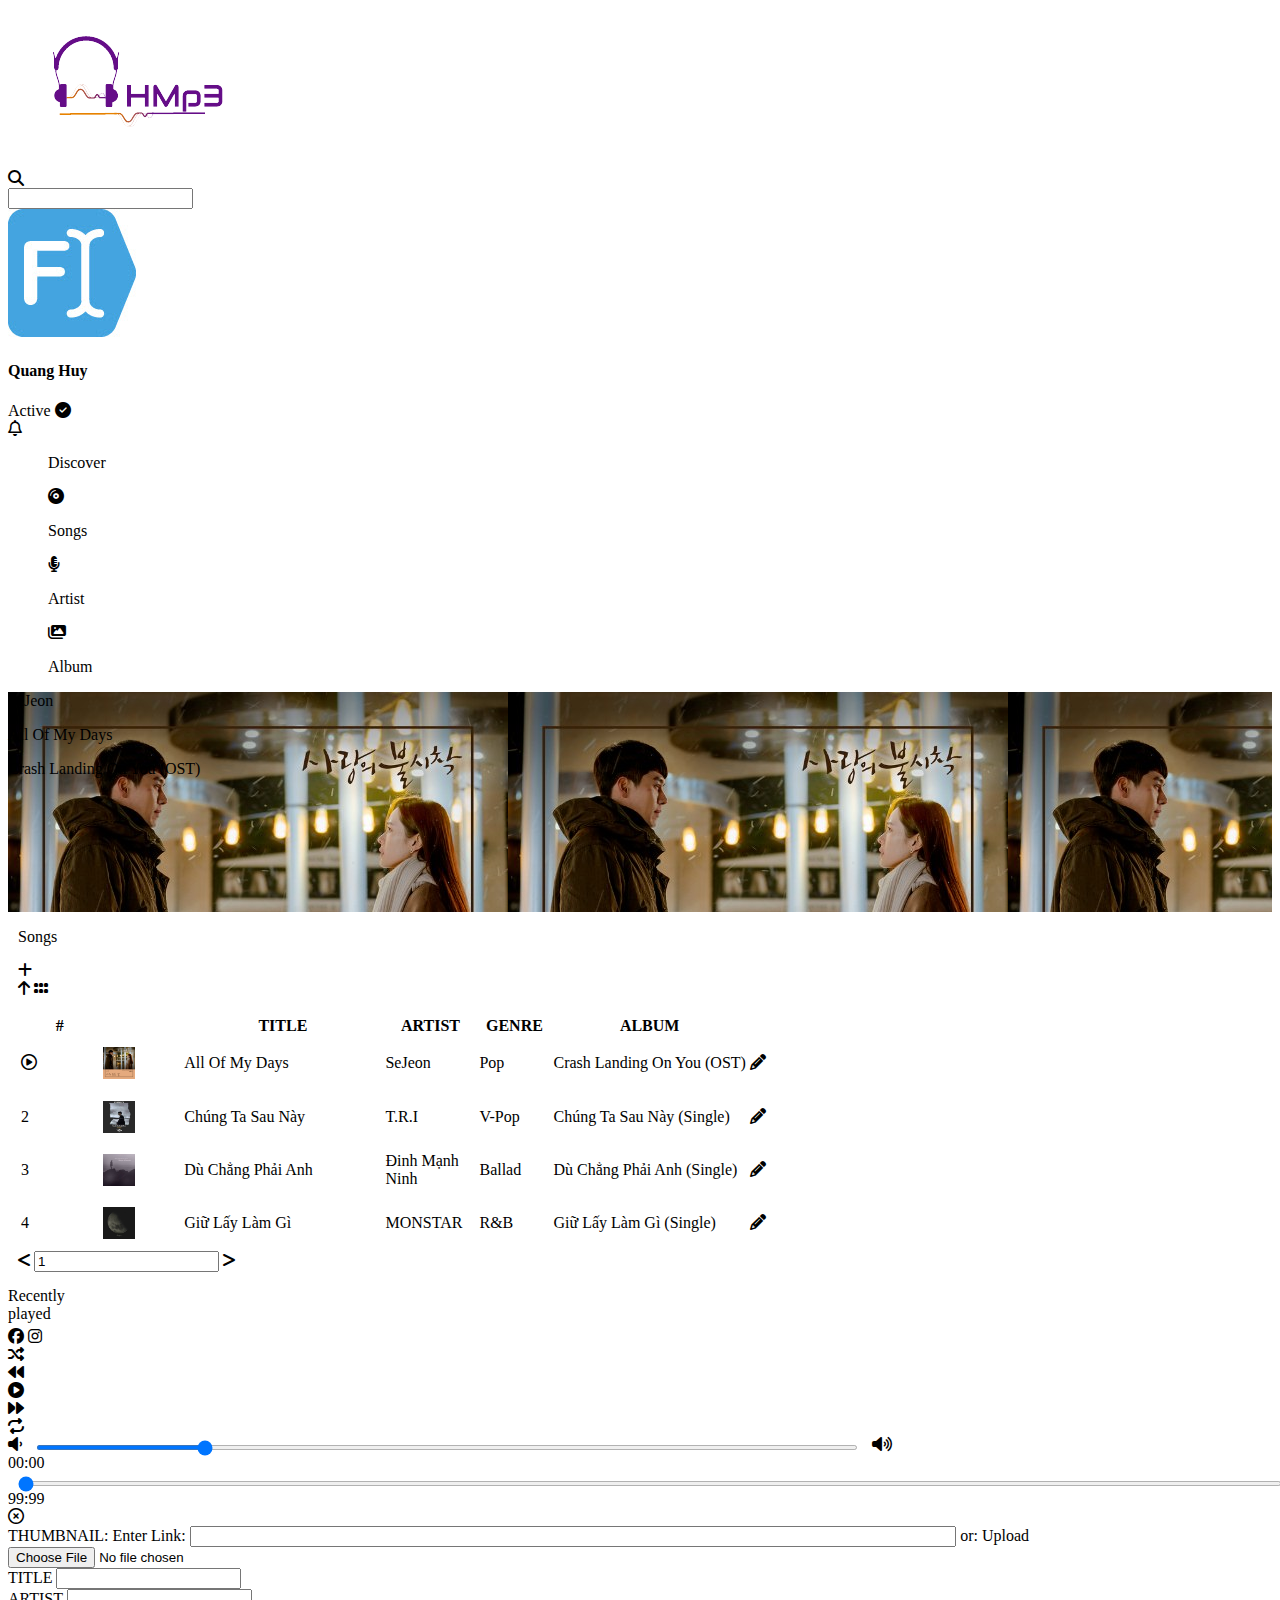
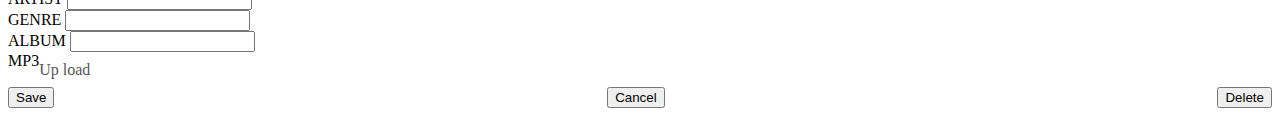
==== commit be16e335: "add main(" ====
--- a/Mp3Player/index.html
+++ b/Mp3Player/index.html
@@ -5,7 +5,7 @@
         <meta http-equiv="X-UA-Compatible" content="IE=edge" />
         <meta name="viewport" content="width=device-width, initial-scale=1.0" />
         <title>Mp3 PLayer</title>
-        <link rel="stylesheet" href="/Mp3Player/asset/css/style.css" />
+        <link rel="stylesheet" href="/" />
         <!-- Animations -->
         <link rel="stylesheet" href="/Mp3Player/asset/css/animations.css" />
         <link
@@ -270,6 +270,7 @@
         </div>
         <audio class="audio" preload="metadata" src=""></audio>
         <div class="modal hidden"></div>
+
         <div class="modal-form">
             <div class="close-modal">
                 <i class="fa-regular fa-circle-xmark"></i>
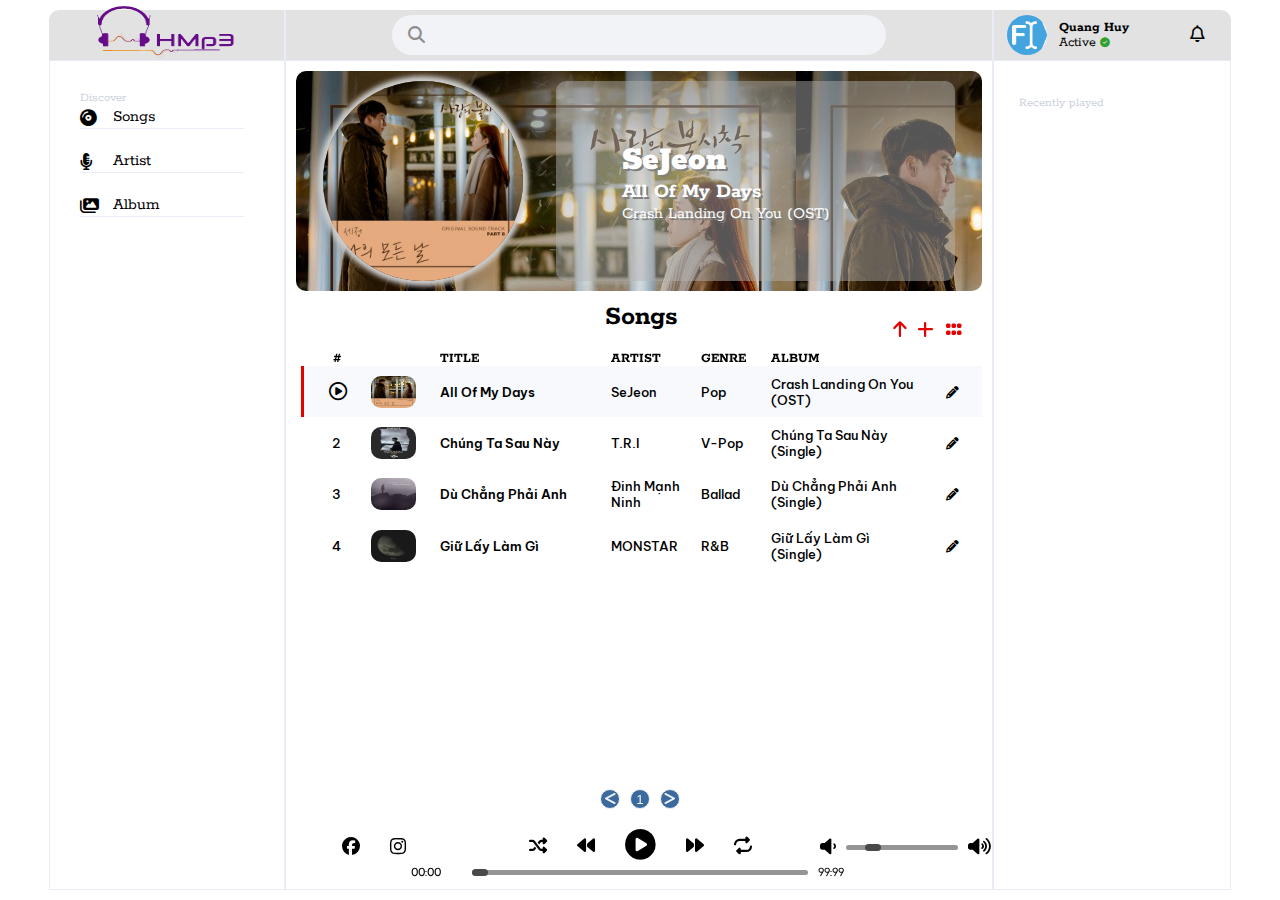
==== commit b1304c5a: "fix stuff" ====
--- a/Mp3Player/index.html
+++ b/Mp3Player/index.html
@@ -5,7 +5,7 @@
         <meta http-equiv="X-UA-Compatible" content="IE=edge" />
         <meta name="viewport" content="width=device-width, initial-scale=1.0" />
         <title>Mp3 PLayer</title>
-        <link rel="stylesheet" href="/" />
+        <link rel="stylesheet" href="/Mp3Player/asset/css/style.css" />
         <!-- Animations -->
         <link rel="stylesheet" href="/Mp3Player/asset/css/animations.css" />
         <link
--- a/Mp3Player/asset/css/style.css
+++ b/Mp3Player/asset/css/style.css
@@ -0,0 +1,803 @@
+@import url("https://fonts.googleapis.com/css2?family=Rokkitt:wght@300;400;500;600;700;800&display=swap");
+@import url("https://fonts.googleapis.com/css2?family=Be+Vietnam+Pro:wght@300;400;500;600&display=swap");
+* {
+    padding: 0;
+    margin: 0;
+    box-sizing: border-box;
+}
+
+:root {
+    font-size: 14px;
+    font-family: "Rokkitt", serif;
+    transition: 0.3s linear;
+}
+
+/* ----global---- */
+
+.mlr-a {
+    margin-left: auto;
+    margin-right: auto;
+}
+
+.bl-cen {
+    display: flex;
+    justify-content: center;
+    align-items: center;
+}
+
+.light {
+    color: #8f8f8f !important;
+}
+
+.white {
+    color: white !important;
+}
+
+.inc {
+    font-size: 1.2rem;
+}
+
+.bd-r {
+    border-right: 2px solid #e8ecf4;
+}
+
+.row {
+    display: flex;
+    flex-direction: row;
+}
+
+.tsection {
+    text-align: center;
+    font-size: 2rem;
+    font-weight: bold;
+    margin: 5px 0;
+}
+
+.sub {
+    font-size: 0.8rem;
+    font-weight: normal;
+    color: #949596;
+}
+
+.prim {
+    font-weight: 600;
+}
+
+.ml-10 {
+    margin-left: 10;
+}
+
+.hidden {
+    display: none !important;
+}
+
+.playing {
+    background-color: #f7f9fc;
+    border-left: 3px solid #e60000;
+}
+
+.pointer {
+    cursor: pointer;
+}
+
+.hov-z:hover {
+    transform: scale(1.3);
+    cursor: pointer;
+    transition: all 0.2s linear;
+}
+
+.hov-z:active {
+    opacity: 0.7;
+}
+
+.ctl-icn:hover {
+    transform: scale(1.3);
+    transition: all 0.2s linear;
+    color: #60adf5;
+    background-color: transparent;
+}
+
+.ctl-icn:active {
+    opacity: 0.7;
+}
+
+.active {
+    color: #eb5151 !important;
+}
+
+/* scroll bar */
+
+::-webkit-scrollbar {
+    width: 5px;
+    height: 5px;
+    opacity: 0.5;
+}
+
+::-webkit-scrollbar-track {
+    box-shadow: inset 0 0 5px grey;
+    border-radius: 10px;
+    opacity: 0.5;
+    display: none;
+}
+
+::-webkit-scrollbar-thumb {
+    border-radius: 10px;
+    opacity: 0.3;
+    width: 10px;
+    cursor: pointer;
+}
+
+/* ------Overal------ */
+
+.site-container {
+    width: 100%;
+    display: flex;
+    flex-direction: column;
+    height: 100vh;
+    padding: 10px 5px;
+}
+
+.site-header {
+    display: flex;
+    width: 93%;
+    height: 50px;
+    vertical-align: top;
+    justify-content: space-between;
+    background-color: rgb(226, 226, 226);
+    border-radius: 10px 10px 0 0;
+}
+
+.site-content {
+    border: 1px solid #e8ecf4;
+    height: 100%;
+    width: 93%;
+    justify-content: space-between;
+    display: flex;
+    flex-direction: row;
+}
+
+.lside,
+.rside {
+    width: 20%;
+}
+
+.logo,
+.rheader {
+    display: flex;
+    width: 20%;
+}
+
+.logo-cent {
+    width: 90%;
+    height: 90px;
+}
+
+.main {
+    width: 60%;
+}
+
+.header-mid {
+    width: 60%;
+}
+
+/* -----Site-header------- */
+
+.search {
+    width: 70%;
+    height: 80%;
+    border-radius: 50px;
+    background-color: #f2f3f7;
+}
+
+.search-input {
+    width: 90%;
+    height: 100%;
+    border: none;
+    background-color: transparent;
+    font-size: 1.2rem;
+}
+
+.search-input::-webkit-search-cancel-button {
+    position: relative;
+    right: 20px;
+    height: 20px;
+    width: 20px;
+    border-radius: 10px;
+}
+
+.search-icon {
+    width: 40px;
+    height: 25px;
+}
+
+.search-input:focus {
+    outline: none;
+}
+
+.rheader {
+    justify-content: space-evenly;
+}
+
+.avt {
+    width: 40px;
+    height: 40px;
+    border-radius: 50%;
+    overflow: hidden;
+}
+
+.avt > img {
+    width: 100%;
+    height: 100%;
+    object-fit: contain;
+}
+
+.user {
+    width: 50%;
+}
+
+.tick {
+    color: rgba(27, 155, 27, 0.918);
+    font-size: 0.7rem;
+}
+
+.notif {
+    width: 10%;
+    margin-right: 2%;
+}
+
+/* --------Left side------- */
+
+.lside {
+    padding: 30px 0 0 30px;
+}
+
+.syl {
+    color: #cbd1dc;
+    font-size: 0.9rem;
+    align-self: start;
+    margin-bottom: 5px;
+}
+
+.side-items {
+    display: flex;
+    flex-direction: column;
+    justify-content: space-between;
+}
+
+.lside-item {
+    cursor: pointer;
+    width: 80%;
+    align-self: flex-start;
+    line-height: 100%;
+    border-bottom: 1px solid #e8ecf4;
+}
+
+.lside-item + .lside-item {
+    margin-top: 25px;
+}
+
+.lside-icn {
+    width: 40px;
+}
+
+.lside-icn ~ p {
+    width: 100%;
+    font-size: 1.2rem;
+}
+
+/* ----Main----- */
+
+.main {
+    height: 100%;
+}
+
+.player {
+    padding: 10px;
+}
+
+.player-container {
+    border-radius: 10px;
+    width: 100%;
+    display: flex;
+    padding: 10px;
+    flex-direction: row;
+    justify-content: space-around;
+    background: rgb(235, 235, 235);
+}
+
+.playing-img-con {
+    position: relative;
+    min-width: 200px;
+    min-height: 200px;
+    border-radius: 50%;
+    box-shadow: 0 0 5px 5px rgb(206, 206, 206);
+}
+
+<i class="fa-solid fa-arrow-up" > </i > {
+    position: absolute;
+    top: 50%;
+    left: 50%;
+    transform: translate(-50%, -50%);
+    background-color: #fff;
+    width: 30px;
+    height: 30px;
+    border-radius: 50%;
+    background-color: transparent;
+    border: 10px solid #f1f1f1;
+    box-shadow: 0 0 5px 5px whitesmoke;
+}
+
+.playing-det {
+    background-color: #b3b3b379;
+    border-radius: 10px;
+    width: 60%;
+    padding-left: 10%;
+}
+
+.playing-detl {
+    color: #ffffff;
+    text-shadow: 2px 2px #808080;
+    width: 100%;
+    flex-direction: column;
+}
+
+.player p {
+    width: 100%;
+}
+
+.playing-artist {
+    font-size: 2.5rem;
+    font-weight: 900;
+}
+
+.playing-ttl {
+    font-weight: 700;
+    font-size: 1.5rem;
+}
+
+.playing-alb {
+    margin-top: 0 !important;
+    font-size: 1.2rem;
+}
+
+/*----Playlist----- */
+
+.playlist {
+    position: relative;
+    width: 100%;
+    border-radius: 10px;
+    overflow: scroll;
+    scroll-snap-type: x mandatory;
+    scroll-padding: 24px;
+    background-color: #fff;
+}
+
+.tsection {
+    background-color: #fff;
+    position: sticky;
+    height: 50px;
+    top: 0;
+    left: 0;
+    right: 0;
+    margin: 0;
+    margin-left: 5px;
+}
+
+.view-range {
+    position: absolute;
+    right: 75px;
+    top: 20px;
+    font-size: large;
+    cursor: pointer;
+    color: #e60000;
+}
+
+.add {
+    position: absolute;
+    top: 20px;
+    right: 20px;
+    font-size: large;
+    cursor: pointer;
+    color: #e60000;
+}
+
+.view {
+    position: absolute;
+    top: 20px;
+    right: 20px;
+    font-size: large;
+    cursor: pointer;
+    color: #e60000;
+}
+
+thead {
+    background-color: #fff;
+    position: sticky;
+    top: 50px;
+}
+.view-range:hover::-webkit-scrollbar-thumb,
+.playlist:hover::-webkit-scrollbar-thumb,
+.grid:hover::-webkit-scrollbar-thumb {
+    background: rgba(75, 75, 75, 0.315);
+    opacity: 0.5;
+    display: block;
+}
+
+.song {
+    scroll-snap-align: start;
+}
+
+.song:hover {
+    background-color: #e8ecf4;
+}
+
+/* List */
+
+table,
+table tr {
+    width: 100%;
+    text-align: left;
+    border-collapse: collapse;
+    margin-left: 5px;
+    justify-content: center;
+}
+
+.playlist tr > td:first-child,
+.playlist tr > td:last-child {
+    text-align: center;
+}
+
+.playlist td > img {
+    width: 65%;
+    border-radius: 10px;
+}
+
+table td {
+    margin: 3px 0;
+    font-family: "Be Vietnam Pro", sans-serif;
+    font-weight: 500;
+    font-size: 0.9rem;
+}
+
+.page-nav {
+    margin-top: 10px;
+    position: fixed;
+    bottom: 81px;
+    left: 50%;
+    transform: translate(-50%, -50%);
+}
+
+.page-nav-btn {
+    border: 1px solid #f1f1f1;
+    color: #f1f1f1;
+    background-color: #3b6b9e;
+    border-radius: 50%;
+    height: 20px;
+    width: 20px;
+    line-height: 100%;
+    text-align: center;
+    margin: 0 5px;
+}
+
+/* ----Grid playlist----- */
+
+.grid {
+    display: flex;
+    padding: 20px;
+    width: 100%;
+    overflow-x: scroll;
+    scroll-snap-type: x unset;
+    background-color: #60adf5;
+    border-radius: 10px;
+    gap: 10px;
+}
+
+.song-card {
+    position: relative;
+    cursor: pointer;
+    flex-grow: 0;
+    flex-shrink: 0;
+    background-color: #fff;
+    padding: 5px;
+    width: 157px;
+    border-radius: 10px;
+    scroll-snap-align: center;
+}
+
+.current {
+    box-shadow: 0 0 10px 10px snow;
+}
+
+.float-play {
+    display: none;
+    position: absolute;
+    top: 5px;
+    left: 0px;
+    width: 100%;
+    height: 147px;
+}
+
+.float-play > i {
+    font-size: 3rem;
+    color: rgb(158, 158, 158);
+    position: absolute;
+    top: 50%;
+    left: 50%;
+    transform: translate(-50%, -50%);
+}
+
+.song-img {
+    border-radius: 10px;
+    width: 100%;
+    height: 147px;
+}
+
+.song-card:hover {
+    transform: scale(1.2);
+    transition: all 0.2s linear;
+}
+
+.song-card:hover > .float-play {
+    display: block;
+}
+
+.song-title {
+    font-weight: 600;
+    font-size: 1.2rem;
+}
+
+/* Controller */
+
+.playing-control {
+    position: fixed;
+    bottom: 10px;
+    left: 50%;
+    transform: translate(-50%);
+    width: 55%;
+    height: 90px;
+    display: flex;
+    flex-direction: column;
+}
+
+.top-control {
+    display: flex;
+    height: 60%;
+    width: 100%;
+}
+
+.slider {
+    display: flex;
+    width: 65%;
+    height: 40%;
+}
+
+.progress,
+.volume-slider {
+    -webkit-appearance: none;
+    height: 5px;
+    background-color: #949596;
+    border-radius: 10px;
+}
+
+.progress::-webkit-slider-thumb,
+.view-range::-webkit-slider-thumb,
+.volume-slider::-webkit-slider-thumb {
+    -webkit-appearance: none;
+    appearance: none;
+    width: 16px;
+    height: 7px;
+    border-radius: 10px;
+    background: #494949;
+    cursor: pointer;
+}
+
+.progress:hover::-webkit-slider-thumb,
+.volume-slider:hover::-webkit-slider-thumb {
+    width: 20px;
+    height: 11px;
+    background-color: #cbd1dc;
+    transition: linear 0.2s;
+}
+
+.share {
+    padding-top: 20px;
+    width: 27%;
+}
+
+.controlers {
+    padding-top: 20px;
+    display: flex;
+    height: 100%;
+    width: 56%;
+}
+
+.ctl-icn {
+    font-size: 1.3rem;
+    cursor: pointer;
+}
+
+.ctl-icn + .ctl-icn {
+    margin-left: 30px;
+}
+
+.play,
+.pause {
+    font-size: 2.2rem;
+}
+
+.volume {
+    padding-top: 20px;
+    width: 27%;
+}
+
+/* right side */
+
+.rside {
+    padding: 30px 10px 0 20px;
+}
+
+/* recent list */
+
+.rect-list td:first-child {
+    width: 30%;
+}
+
+.rect-list td img {
+    width: 60%;
+    border-radius: 0;
+}
+
+/* ---------modal------ */
+
+.modal {
+    background-size: 100% 100%;
+    position: fixed;
+    top: 0;
+    left: 0;
+    width: 100%;
+    height: 100%;
+    background-color: #49494954;
+}
+
+.close-modal {
+    width: 20px;
+    height: 20px;
+    position: absolute;
+    right: 10px;
+    top: 10px;
+    font-size: 1.5rem;
+    color: rgb(255, 81, 0);
+    cursor: pointer;
+}
+
+.close-modal:hover {
+    transform: scale(1.3);
+}
+
+.modal-form {
+    box-shadow: 0 0 10px #ffffff;
+    background-image: url(/Mp3Player/asset/img/modal.jpg);
+    padding: 10px;
+    border-radius: 10px;
+    background-color: #fff;
+    width: 490px;
+    height: 300px;
+    position: fixed;
+    top: -22%;
+    left: 50%;
+    transform: translate(-50%, -50%);
+    transition: all 0.5s;
+}
+
+form {
+    height: 100%;
+    display: flex;
+}
+
+.left {
+    position: relative;
+    align-items: center;
+    display: flex;
+    width: 30%;
+    height: 100%;
+}
+
+form .right {
+    align-self: center;
+    display: flex;
+    position: relative;
+    width: 80%;
+    height: 250px;
+    justify-content: center;
+}
+
+.left .form-image {
+    width: 250px;
+    height: 250px;
+    background-color: #f89ee2;
+    border-radius: 50%;
+    position: absolute;
+    right: 15px;
+    box-shadow: 0 0 10px 10px #ffffff;
+}
+
+.img-submit {
+    width: 80%;
+    flex-direction: column;
+    background-color: rgba(255, 255, 255, 0.514);
+    border-radius: 10px;
+}
+
+#textInp:focus {
+    width: 100%;
+}
+
+.r-container {
+    flex-direction: column;
+    width: 100%;
+}
+
+.input-item {
+    width: 100%;
+    flex-direction: column;
+}
+
+.input-item + .input-item {
+    margin-top: 10px;
+}
+
+.heading {
+    text-shadow: 2px 2px rgb(255, 255, 255);
+    align-self: start;
+    font-size: 1.4rem;
+    font-weight: 900;
+    width: 100%;
+}
+
+.upload {
+    align-self: center;
+    text-align: center;
+    line-height: 35px;
+    width: 110px;
+    height: 35px;
+    border: 3px solid #ff3ce5;
+    border-radius: 10px;
+    font-size: 1.5rem;
+}
+
+.edit-input {
+    padding: 0 5px;
+    border-radius: 10px;
+    outline: rgb(255, 55, 88);
+    border: 1px solid pink;
+    font-size: 1.1rem;
+    font-weight: 700;
+    background-color: #f9bbc880;
+    height: 35px;
+    width: 100%;
+}
+
+.r-container > div + div {
+    margin-top: 10px;
+}
+
+.form-submit,
+.form-cancel,
+.form-del {
+    width: 30%;
+    cursor: pointer;
+}
+
+.form-mid {
+    justify-content: space-between;
+    align-items: center;
+}
+
+.edit-input:hover,
+.btn:hover {
+    background-color: rgba(248, 152, 168, 0.904);
+}
+
+.fa-solid:hover {
+    color: #2862a1;
+}
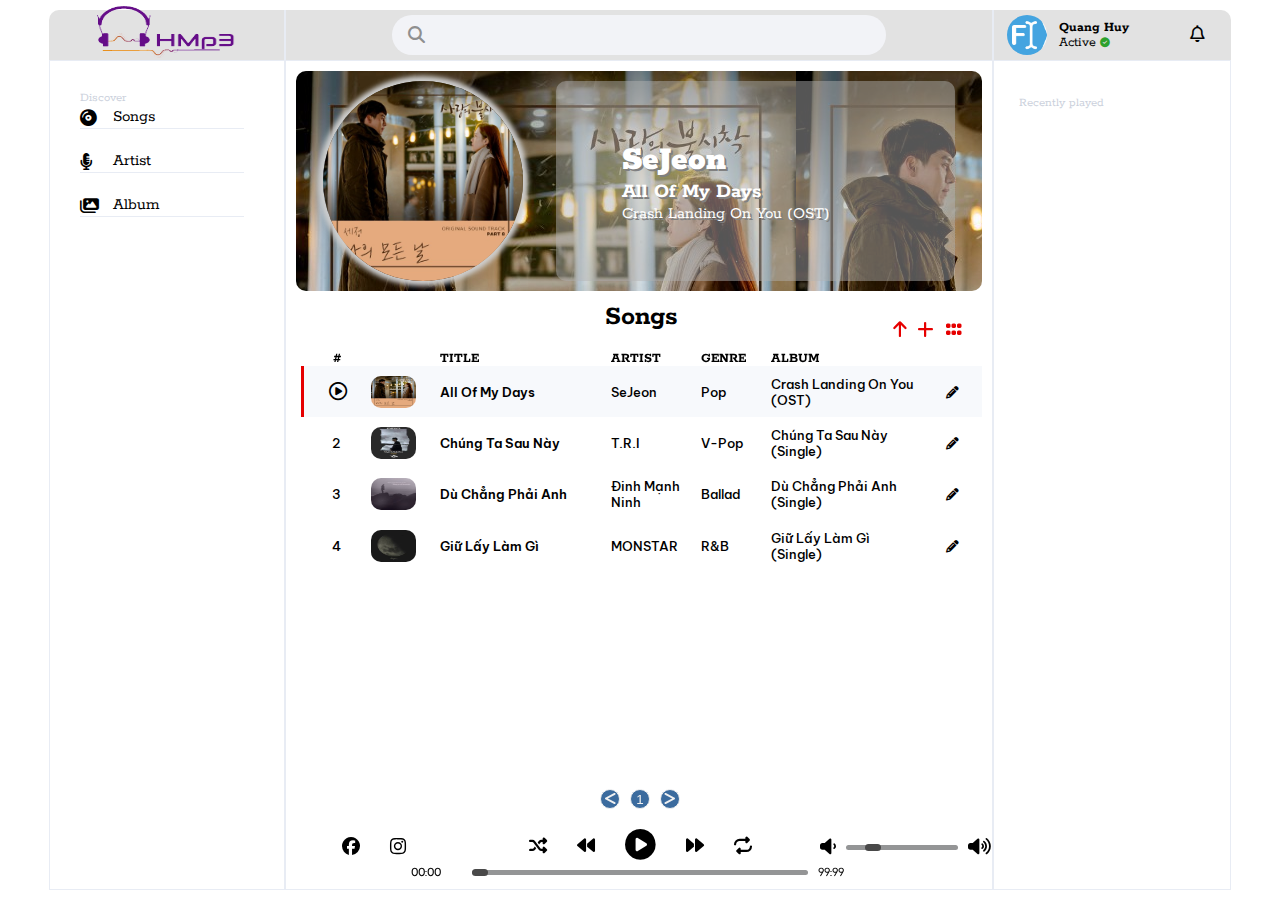
==== commit 35e65823: "Fix background" ====
--- a/Mp3Player/index.html
+++ b/Mp3Player/index.html
@@ -93,7 +93,13 @@
                     <div class="player bl-cen">
                         <div class="player-container"></div>
                     </div>
-                    <div class="bl-cen" style="padding: 0px 10px 10px 10px">
+                    <div
+                        class="bl-cen"
+                        style="
+                            padding: 0px 10px 10px 10px;
+                            background-color: white;
+                        "
+                    >
                         <div class="playlist">
                             <p class="section tsection">
                                 Songs
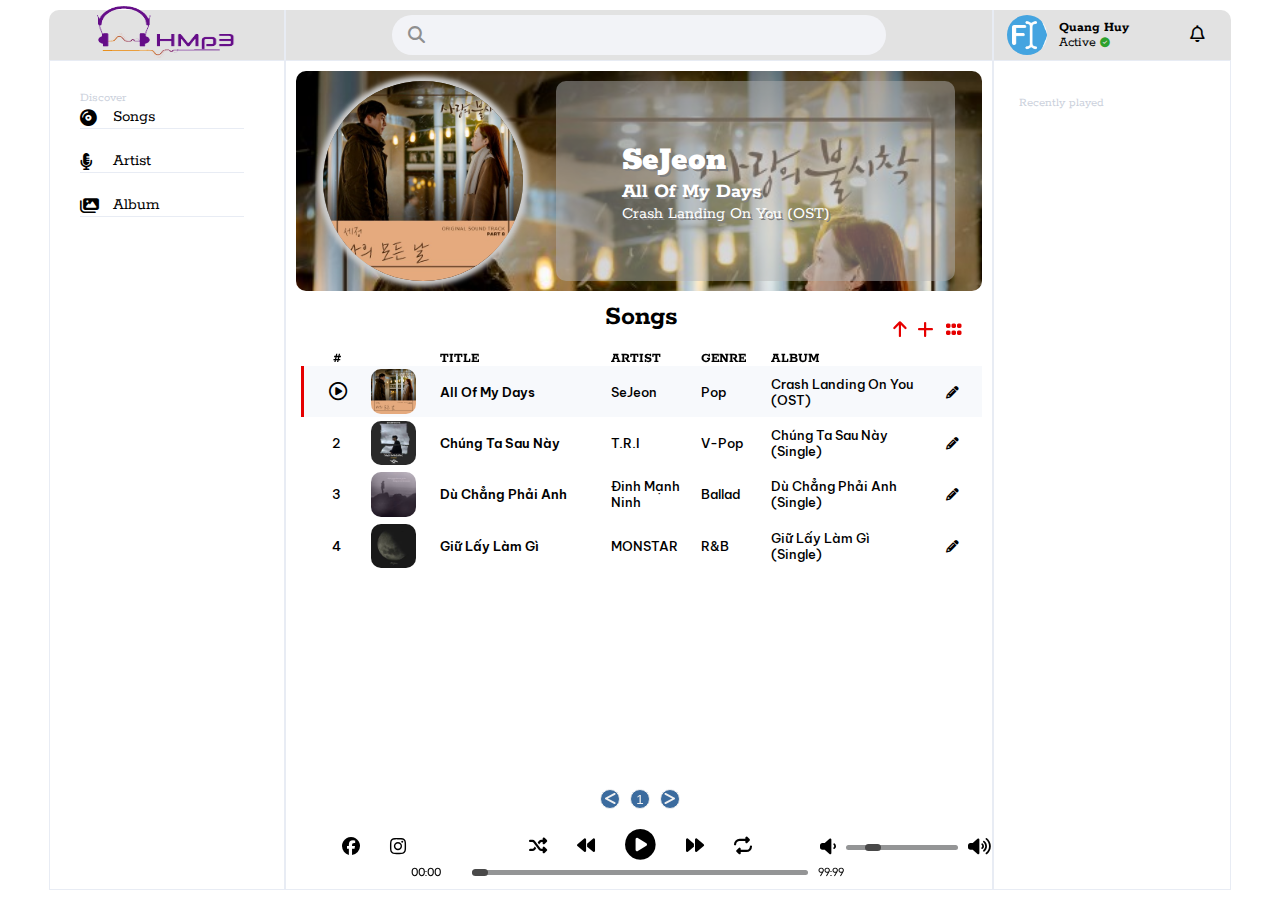
==== commit 38f9ce4d: "Fix img" ====
--- a/Mp3Player/index.html
+++ b/Mp3Player/index.html
@@ -159,7 +159,7 @@
                                         <th
                                             style="width: 70px"
                                             class="pointer"
-                                            id="artist"
+                                            id="genre"
                                         >
                                             GENRE
                                         </th>
--- a/Mp3Player/asset/css/style.css
+++ b/Mp3Player/asset/css/style.css
@@ -302,7 +302,8 @@
     padding: 10px;
     flex-direction: row;
     justify-content: space-around;
-    background: rgb(235, 235, 235);
+    /* background: rgb(235, 235, 235); */
+    background-size: cover;
 }
 
 .playing-img-con {
@@ -312,7 +313,7 @@
     border-radius: 50%;
     box-shadow: 0 0 5px 5px rgb(206, 206, 206);
 }
-
+/* 
 <i class="fa-solid fa-arrow-up" > </i > {
     position: absolute;
     top: 50%;
@@ -325,7 +326,7 @@
     background-color: transparent;
     border: 10px solid #f1f1f1;
     box-shadow: 0 0 5px 5px whitesmoke;
-}
+} */
 
 .playing-det {
     background-color: #b3b3b379;
@@ -429,6 +430,7 @@
 
 .song:hover {
     background-color: #e8ecf4;
+    cursor: pointer;
 }
 
 /* List */
@@ -450,6 +452,7 @@
 .playlist td > img {
     width: 65%;
     border-radius: 10px;
+    height: 90%;
 }
 
 table td {
